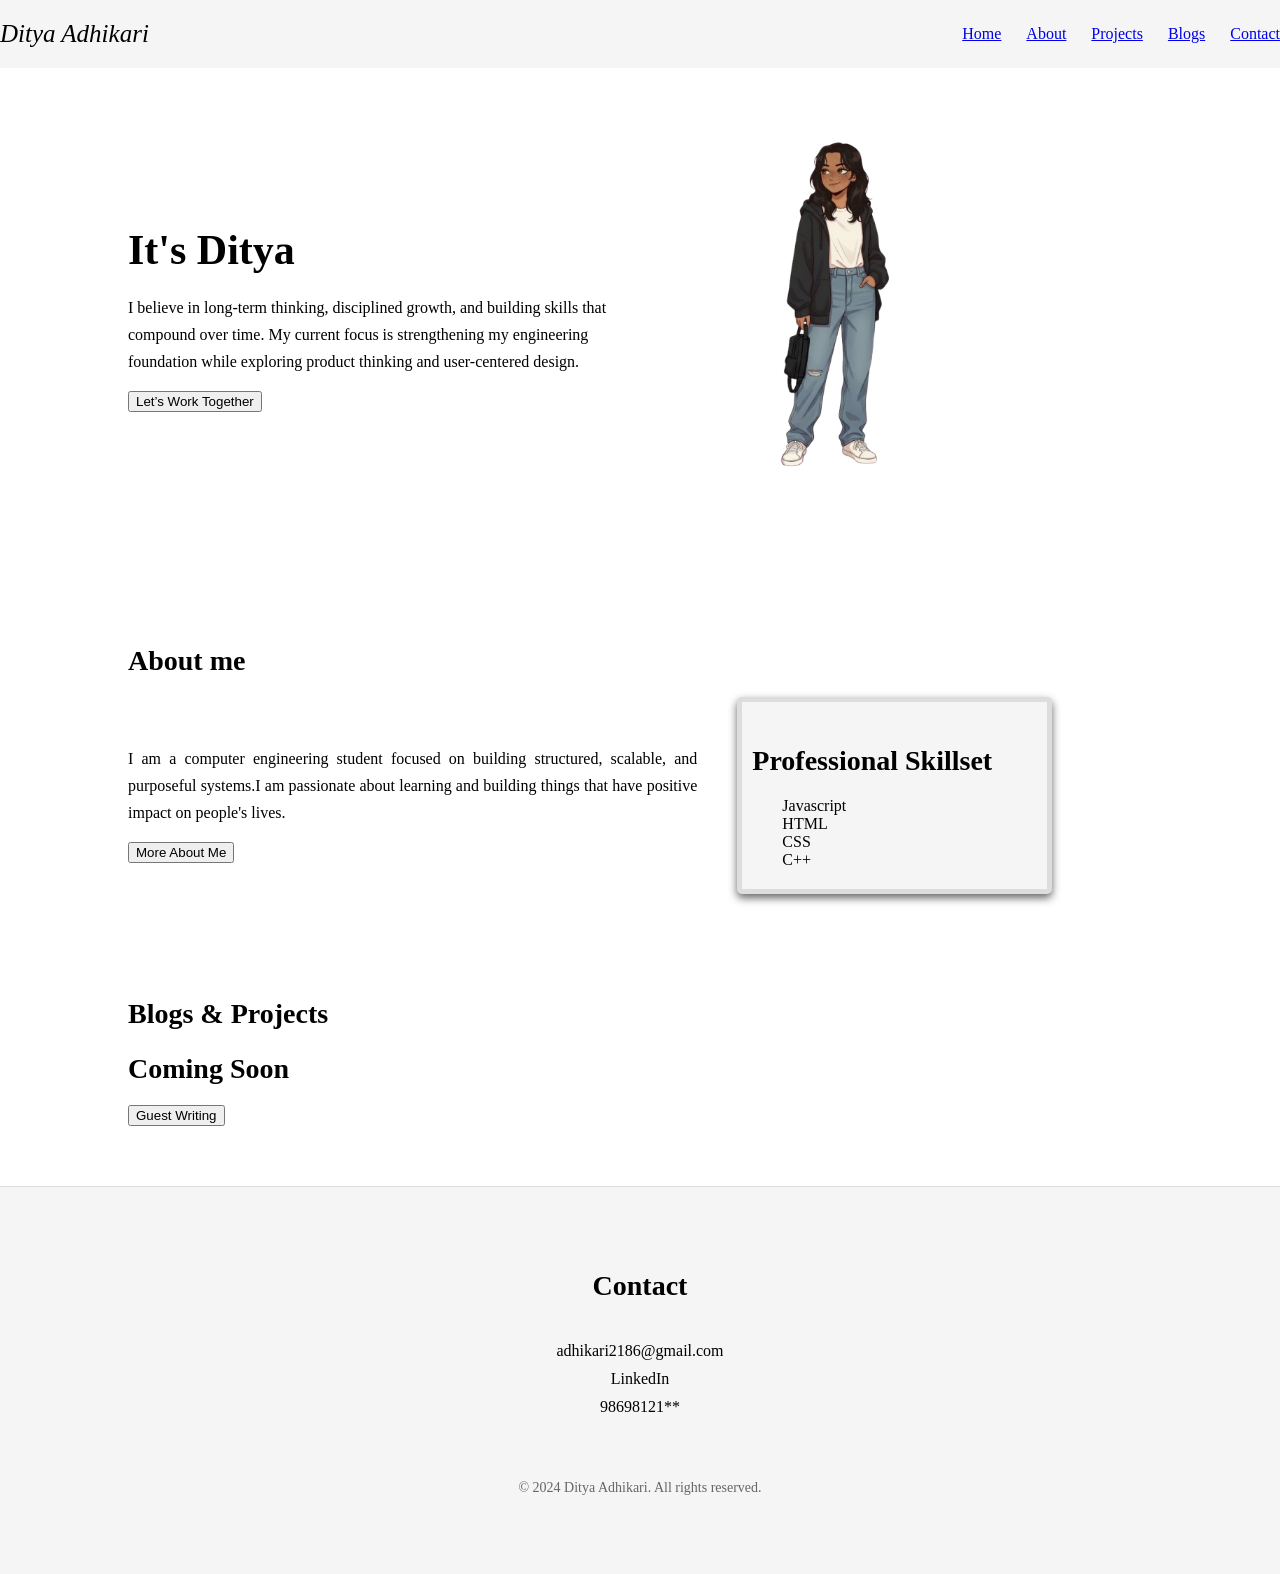
==== index.html @ 72bcfe19 "added pinterest verification tag" ====
<!DOCTYPE html>
<html lang="en">
<head>
    <meta charset="UTF-8">
    <meta name="viewport" content="width=device-width, initial-scale=1.0">
    <title>Document</title>
    <meta name="p:domain_verify" content="1b511f3225303f2f3d7e2cd1ac373bac"/>
    <link rel="stylesheet" href="blogcalling.css">
</head>
<body >
    <header>
    <nav class="header"> 
        <div class="headertext">Ditya Adhikari</div>
        
     <div class="headerleft">
     <ul> 
        <li><a href='#home'>Home</a></li>
         <li><a href='#about'>About</a></li>
          <li><a href='#projects'>Projects</a></li>
           <li><a href='#blog'>Blogs</a></li> 
           <li><a href='#contact'>Contact</a></li> 
        </ul>
     </div>
     </nav>
        
    </header>
    <div style="padding-left: 10%;padding-right: 10%;">
         <div class="hero">
       <div class="hero-text">
        <h1>It's Ditya</h1>
        <p>
            I believe in long-term thinking, disciplined growth,
            and building skills that compound over time. My
            current focus is strengthening my engineering
            foundation while exploring product thinking and
            user-centered design.
        </p>
         <button type="button" onclick="window.location.href='Work.html'">Let’s Work Together</button>
        </div>
   

      <div class="hero-image">
        <img src="/blogcalling/download (1).png" alt="pic">
       </div>
   </div>
    <div class="about section">
    <h2>About me</h2>

    <div class="about-content">
        <div class="about-text">
            <p>
                I am a computer engineering student focused on
                building structured, scalable, and purposeful
                systems.I am passionate about learning and  building things that have positive  impact on people's lives.
               
            </p>
            <button type="button" onclick="window.location.href='More.html'">More About Me</button>
        </div>
            
        <div class="skill">
            <h2>Professional Skillset</h2>
           <div class="skill-list">
  <ul>
    <li>Javascript</li>
    <li>HTML</li>
    <li>CSS</li>
    <li>C++</li>
  </ul>
</div>
        </div>
    </div>
    </div>
    <div class="blog">
        <h2>Blogs & Projects</h2>

        <div class="blog-content">
            <h2>Coming Soon</h2>
        </div>
    <button type="button" onclick="toggleGuestWriting()">
    Guest Writing
    </button>

        <div class="hidden" id="guest-writing">
            <h2>Be a part of the journey.</h2>
            <p>Just fill the form and wait for response.</p>

            <form>
                <div class="box">
                    <input type="text" placeholder="Enter your First Name">
                    <input type="text" placeholder="Enter your Last Name">
                    <input type="text" placeholder="Enter your Address">
                    <input type="tel" placeholder="Enter your Contact Number">
                    <input type="email" placeholder="Enter your Email">
                    <input type="message" placeholder="Enter your message">
                </div>

                <div class="box">
                    <button type="submit">Submit</button>
                </div>
            </form>

        
        </div>
    </div>
    </div>
   
  <footer>
        
        <div class="footer">
           <h2>Contact</h2>
            <ul>
              <li><a href='#'><span></span>adhikari2186@gmail.com</span></a></li>
               <li><a href='https://www.linkedin.com/in/ditya-adhikari-702581254/'>LinkedIn</a></li>
                   <li><a href="tel:1010100100101">98698121**</a></li>
            </ul>
            <p>&copy; 2024 Ditya Adhikari. All rights reserved.</p>
            
             
            </div>
        </div>
        
        
        </div>
       
    </footer>
<script src="guest.js"></script>
<script src="blogcalling.js"></script>
  
</body>
</html>
---- blogcalling.css ----
body {
  margin: 0;
  padding-left: 0px;
 
}
h1 {
  font-size: 42px;
  margin-bottom: 20px;
}

h2 {
  font-size: 28px;
  margin-bottom: 20px;
}

p {
  font-size: 16px;
  line-height: 1.7;
}
.section {
  padding: 80px 0;
}
.hero-text,
.about-text {
  max-width: 600px;
}

.header {
  display: flex;
  justify-content: space-between;
  align-items: center;
  padding: 20px 0;
  background-color: #f5f5f5;
  list-style: none;
  margin-left: 0px;

}

.headerleft ul {
  display: flex;
  gap: 25px;
  margin: 0;
  padding: 0;
  list-style: none;
}

.headertext{
  text-decoration: none;
  color: black;
  font-weight: 500;
  font-size: 25px;
  font-style: italic;
}
.hero {
  display: flex;
  align-items: center;
  justify-content: space-between;
  gap: 40px;
  padding: 60px 0;
}

.hero-text {
  flex: 1;
}

.hero-text h1 {
  margin-bottom: 20px;
}

.hero-image {
  flex: 1;
  
}

.hero-image img {
  width: 100%;
  max-width: 350px;
  height: auto;
  border-radius: 10px;

}
.about-content {
  display: flex;
  justify-content: space-between;
 
  align-items: center;
  gap: 40px;
}

.about-text {
  flex: 2;
  text-align: justify;
 
}

.skill {
  flex: 1;
  padding: 20px 10px;
  border: 5px solid #ddd;
  box-shadow: #666 0px 4px 8px;
  border-radius: 5px;
  margin-right: 100px;
  background-color: #f5f5f5;
  transition: box-shadow 0.3s ease;
}

/* Glow only on hover */
.skill:hover{
  animation: glow 1s ease-in-out infinite alternate;
}
.skill-list ul{
  list-style: none;
  padding: 0;
  margin: 0;
  text-align: left;
  margin-left: 30px;

}



@keyframes glow {
  from {
    box-shadow: 0 0 10px #8e8b88;
  }
  to {
    box-shadow: 0 0 20px #ededeb;
  }
}



@media (max-width: 768px) {
  .hero,
  .about-content {
    flex-direction: column;
    text-align: center;
  }
}
footer {
  padding: 60px 0;
  background-color: #f5f5f5; /* change to your warm neutral */
  margin-top: 60px;
  
 
  
}

.footer {
  max-width: 1100px;
  margin: auto;
  text-align: center;
  display: flex;
  flex-direction: column;
  align-items: left;
}
.footer ul {
  list-style: none;
  padding: 0;
  margin: 20px 0;
}
.footer ul li {
  margin-bottom: 10px;
}
.footer a {
  text-decoration: none;
  color: black;
}

.footer a:hover {
  text-decoration: underline;
}
.footer p {
  margin-top: 30px;
  font-size: 14px;
  color: #666;
}
footer {
  border-top: 1px solid #ddd;
}
.menu-toggle {
  display: none;
  font-size: 24px;
  cursor: pointer;
}

@media (max-width: 768px) {
  .headerleft {
    display: none;
    flex-direction: row;
  }

  .headerleft.active {
    display: flex;
    }  }
.GuestWriting{
  margin:0px;
align-items: center;

}


/* hide popup by default */
.hidden{
    display:none;
}

/* popup background */
#guest-writing{
    position: fixed;
    top: 50%;
    left: 50%;
    transform: translate(-50%,-50%);
    background: #f5f5f5;;
    padding: 30px;
    width: 350px;
    border-radius: 10px;
    box-shadow: 0 10px 30px rgba(0,0,0,0.1);
    z-index: 1000;
}

/* form box */
.box{
    display:flex;
    flex-direction:column;
    gap:10px;
    margin-top:15px;
}

/* inputs */
.box input{
    padding:10px;
    border:1px solid #1b1919;
    border-radius:5px;
}

/* submit button */
.box button{
    padding:10px;
    border:none;
    background :black;
    color:white;
    border:2px solid black;
    border-radius:5px;
    cursor:pointer;
}

/* close button */
.close{
    position:absolute;
    top:10px;
    right:10px;
    border:none;
    background:none;
    font-size:18px;
    cursor:pointer;
}

/* subscribe button */
.button{
    padding:5px 10px;
    background: #f5f5f5;
    color:black;
    cursor:pointer;
    border-radius:2px;
    border: 2px solid #f5f5f5;
    display:inline-block;
    margin-top:20px;
}
.close{
   position:absolute;
   top:10px;
   right:10px;
}
.blank{
  height:100vh;
  background-color: aqua;
}
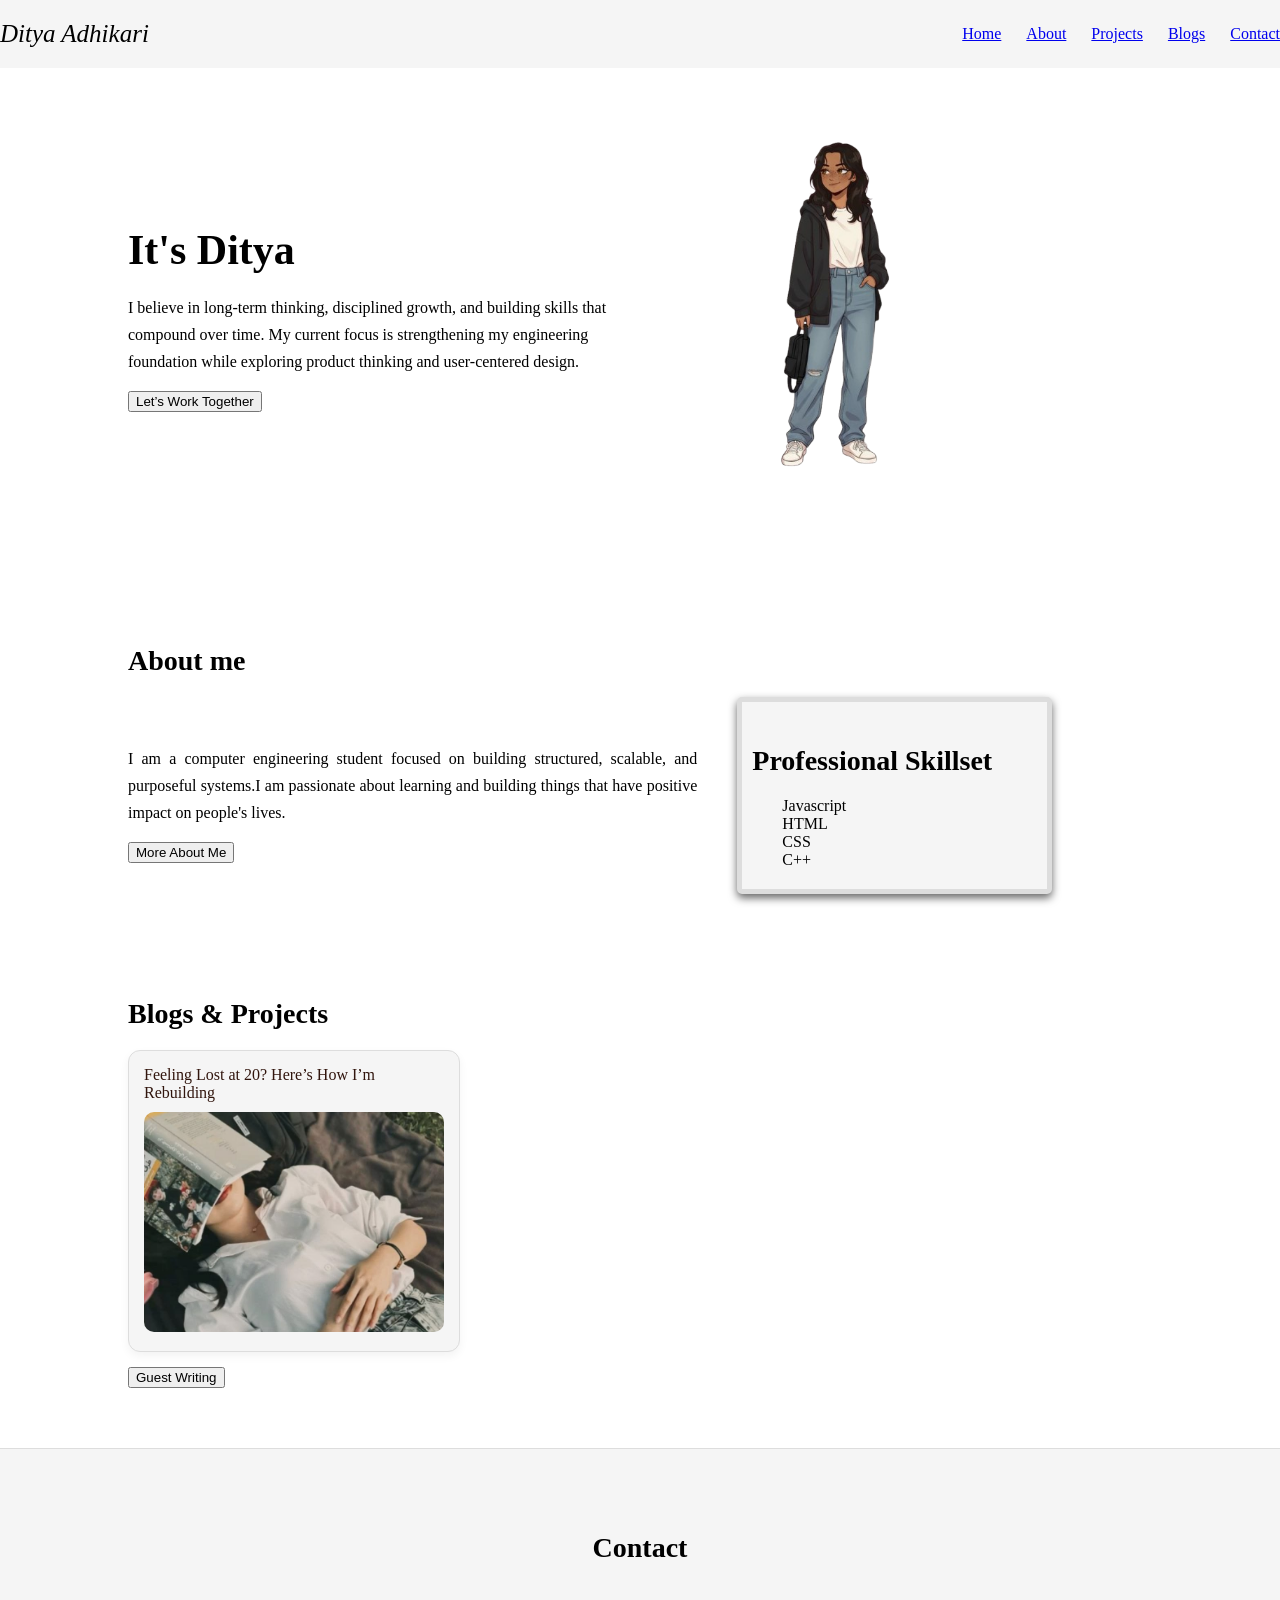
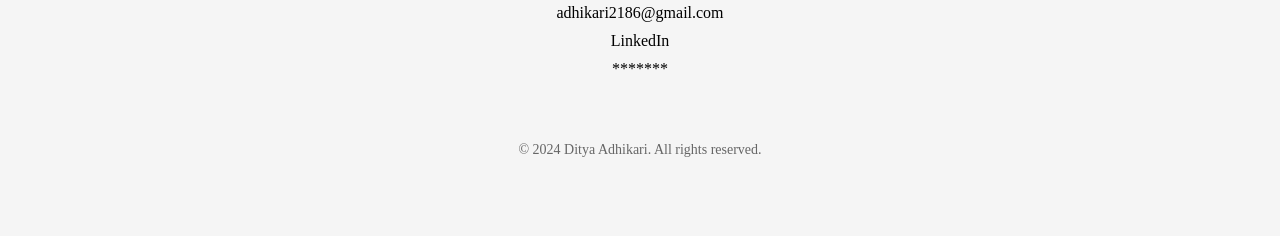
==== commit 047d00cc: "Added first blog post and layout" ====
--- a/index.html
+++ b/index.html
@@ -70,16 +70,27 @@
         </div>
     </div>
     </div>
-    <div class="blog">
-        <h2>Blogs & Projects</h2>
+   
+        <div class="blog-container">
+    <h2>Blogs & Projects</h2>
 
-        <div class="blog-content">
-            <h2>Coming Soon</h2>
+    <div class="blog-card">
+        <a href="blog1.html">Feeling Lost at 20? Here’s How I’m Rebuilding</a>
+
+        <div class="image">
+            <img src="blogcalling/11a62de5e2566f83d2cedceb83b705dd.jpg" alt="Rebuilding Image">
         </div>
+    </div>
+
+   
+</div>
+        
+          
+     <div class="guest_writing">       
     <button type="button" onclick="toggleGuestWriting()">
     Guest Writing
     </button>
-
+</div>
         <div class="hidden" id="guest-writing">
             <h2>Be a part of the journey.</h2>
             <p>Just fill the form and wait for response.</p>
@@ -103,7 +114,7 @@
         </div>
     </div>
     </div>
-   
+  
   <footer>
         
         <div class="footer">
@@ -111,7 +122,7 @@
             <ul>
               <li><a href='#'><span></span>adhikari2186@gmail.com</span></a></li>
                <li><a href='https://www.linkedin.com/in/ditya-adhikari-702581254/'>LinkedIn</a></li>
-                   <li><a href="tel:1010100100101">98698121**</a></li>
+                   <li><a href="tel:1010100100101">*******</a></li>
             </ul>
             <p>&copy; 2024 Ditya Adhikari. All rights reserved.</p>
             
--- a/blogcalling.css
+++ b/blogcalling.css
@@ -117,6 +117,42 @@
 
 }
 
+body {
+    margin: 0;
+    font-family: serif;
+}
+
+
+.blog-card {
+    width: 300px;
+    padding: 15px;
+    margin-top: 20px;
+    border: 1px solid #ddd;
+    border-radius: 12px;
+    background-color: #f5f5f5;
+    box-shadow: 0 4px 10px rgba(0,0,0,0.05);
+}
+
+/* Title */
+.blog-card a {
+    display: block;
+    margin-bottom: 10px;
+    font-size: 16px;
+    color: #31150d;
+    text-decoration: none;
+}
+
+.blog-card a:hover {
+    text-decoration: underline;
+}
+
+/* Image control */
+.image img {
+    width: 100%;
+    height: 220px;   /* 🔥 CONTROL HEIGHT HERE */
+    object-fit: cover; /* keeps image nice, not stretched */
+    border-radius: 10px;
+}
 
 
 @keyframes glow {
@@ -204,14 +240,17 @@
 .hidden{
     display:none;
 }
-
+.guest_writing{
+  margin-top: 15px;
+}
 /* popup background */
 #guest-writing{
+  margin-top: 5px;
     position: fixed;
     top: 50%;
     left: 50%;
     transform: translate(-50%,-50%);
-    background: #f5f5f5;;
+    background: #edebeb;;
     padding: 30px;
     width: 350px;
     border-radius: 10px;
@@ -275,4 +314,12 @@
 .blank{
   height:100vh;
   background-color: aqua;
+}
+.blog-image img {
+   max-width: 500px; /* controls image size */
+    height: 300px;
+    
+   text-align: left;
+    margin:20px ; 
+    border-radius: 10px;
 }
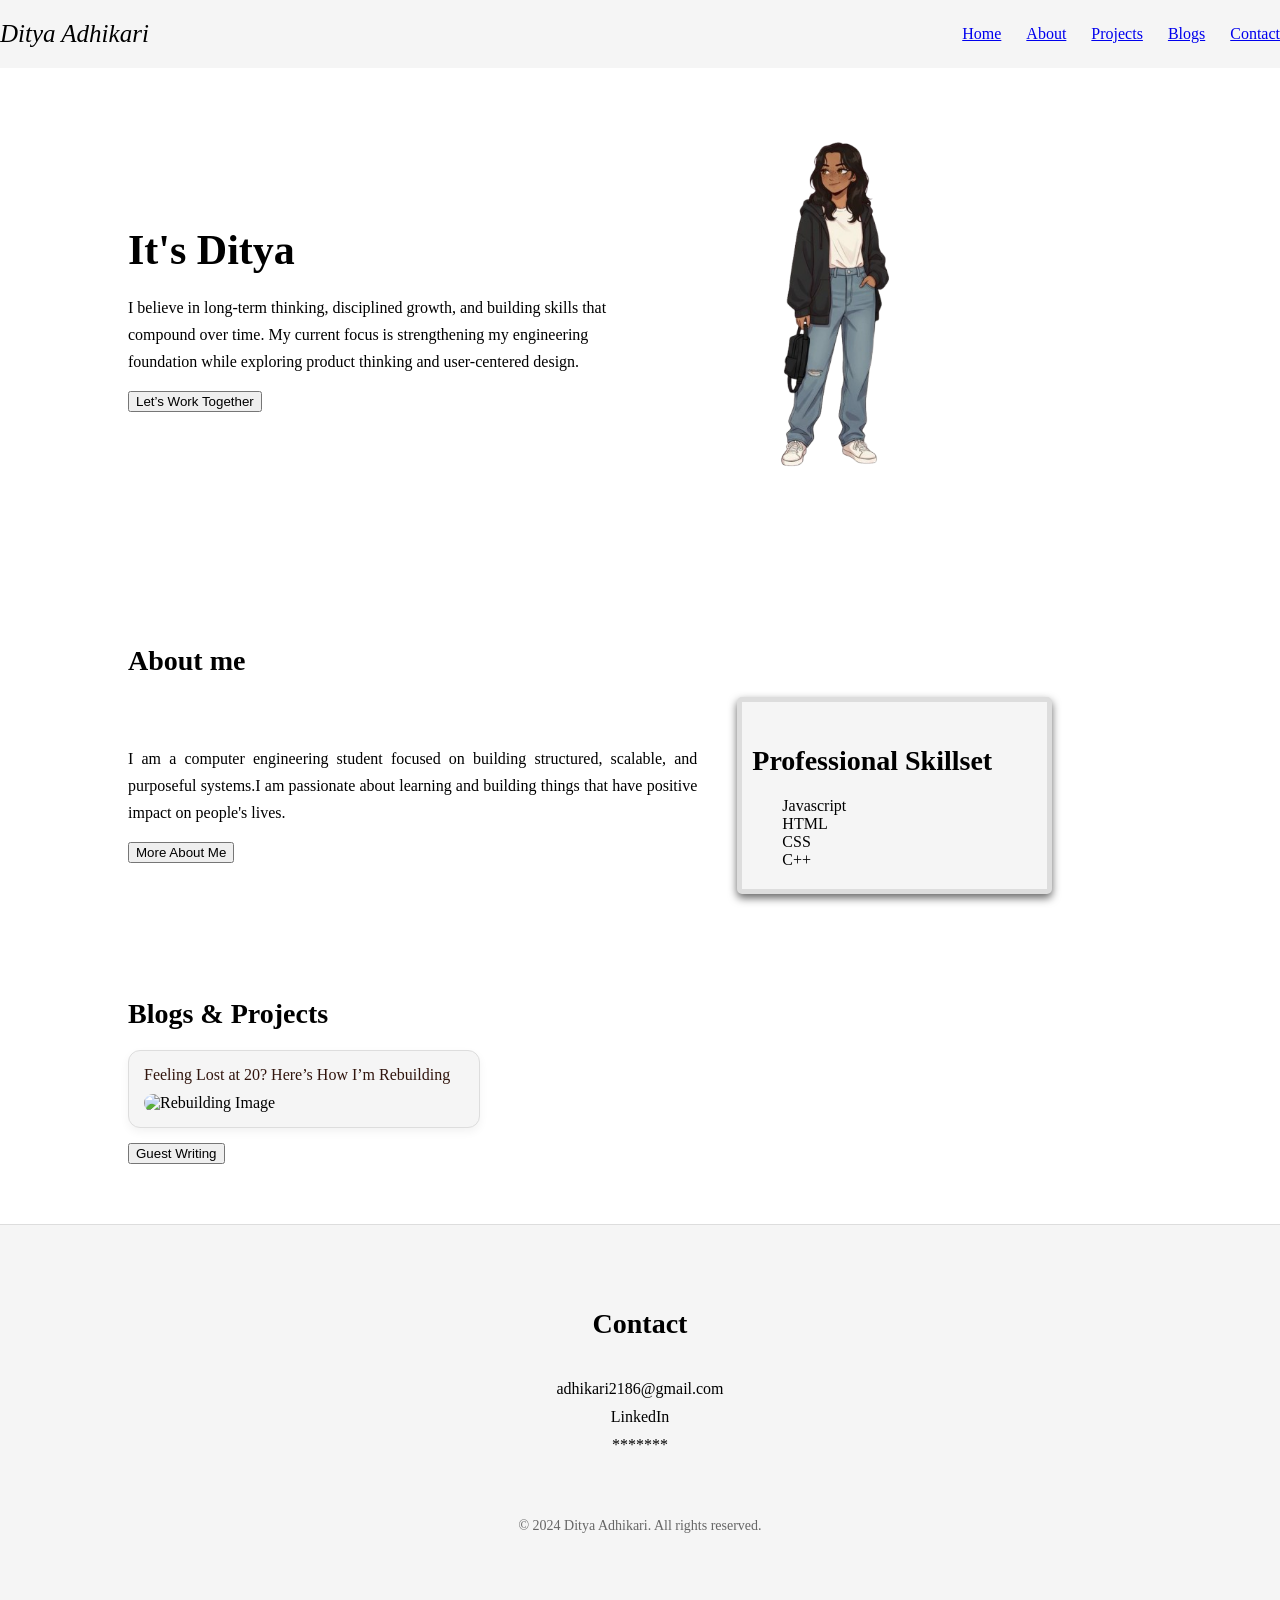
==== commit c8f9f6a2: "fix layout and image paths" ====
--- a/index.html
+++ b/index.html
@@ -78,7 +78,7 @@
         <a href="blog1.html">Feeling Lost at 20? Here’s How I’m Rebuilding</a>
 
         <div class="image">
-            <img src="blogcalling/11a62de5e2566f83d2cedceb83b705dd.jpg" alt="Rebuilding Image">
+            <img src="11a62de5e2566f83d2cedceb83b705dd.jpg" alt="Rebuilding Image">
         </div>
     </div>
 
--- a/blogcalling.css
+++ b/blogcalling.css
@@ -145,13 +145,17 @@
 .blog-card a:hover {
     text-decoration: underline;
 }
-
-/* Image control */
-.image img {
+.blog-card img {
     width: 100%;
-    height: 220px;   /* 🔥 CONTROL HEIGHT HERE */
-    object-fit: cover; /* keeps image nice, not stretched */
-    border-radius: 10px;
+    max-width: 300px;
+    height: auto;
+    border-radius: 12px;
+}
+.blog-card {
+    border: 1px solid #ddd;
+    padding: 15px;
+    width: 320px;
+    border-radius: 12px;
 }
 
 
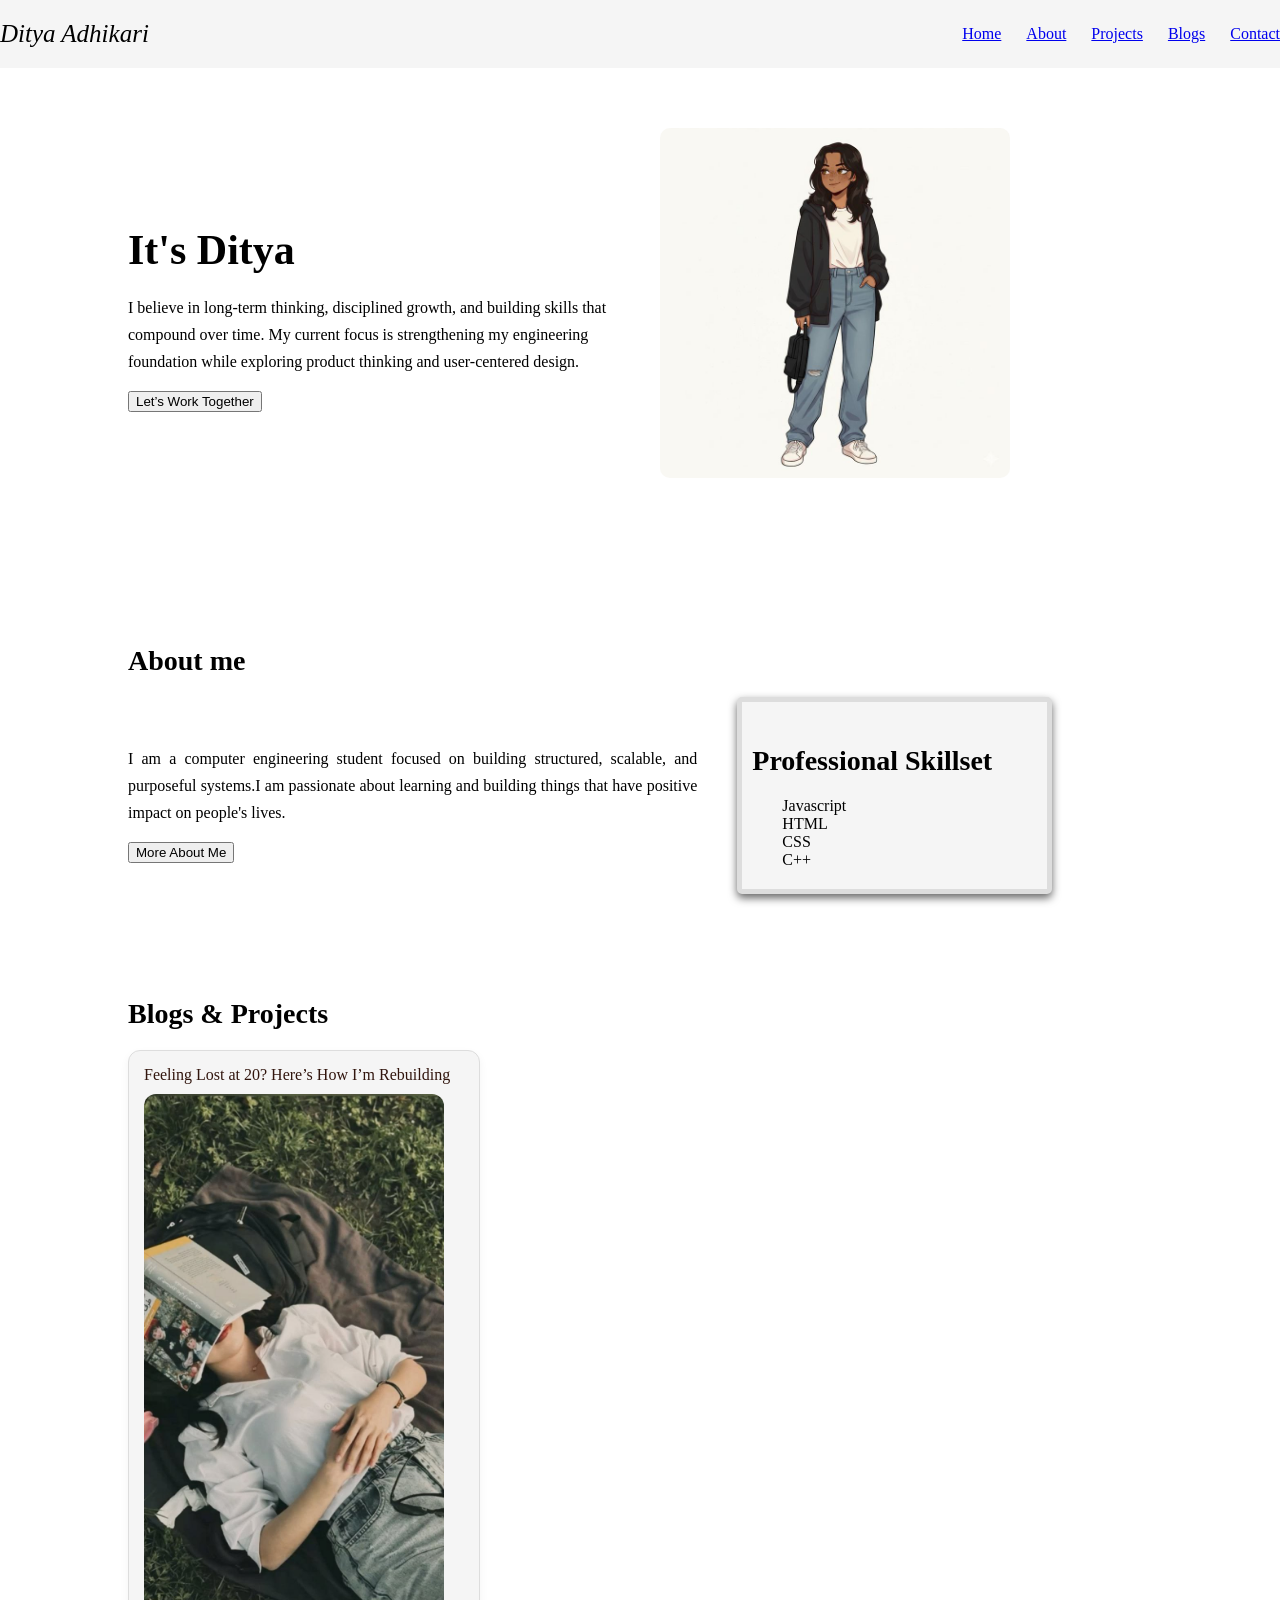
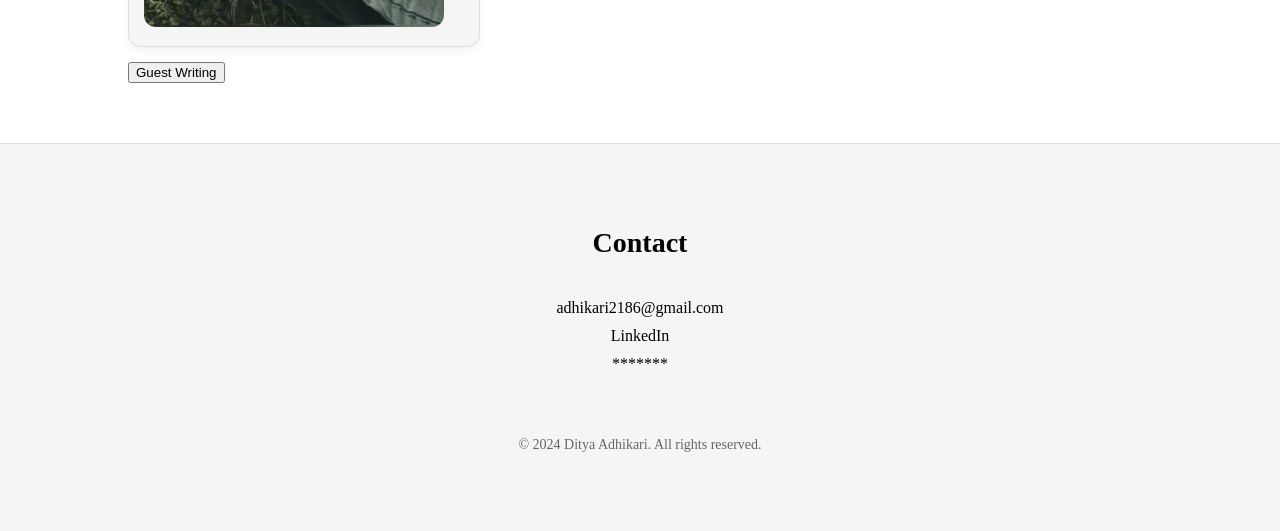
==== commit 0f1a097a: "Moved project files from ditya_adhikari to root" ====
--- a/index.html
+++ b/index.html
@@ -40,7 +40,7 @@
    
 
       <div class="hero-image">
-        <img src="/blogcalling/download (1).png" alt="pic">
+        <img src="/image/download (1).jpg" alt="pic">
        </div>
    </div>
     <div class="about section">
@@ -78,7 +78,7 @@
         <a href="blog1.html">Feeling Lost at 20? Here’s How I’m Rebuilding</a>
 
         <div class="image">
-            <img src="11a62de5e2566f83d2cedceb83b705dd.jpg" alt="Rebuilding Image">
+            <img src="/image/11a62de5e2566f83d2cedceb83b705dd.jpg" alt="Rebuilding Image">
         </div>
     </div>
 
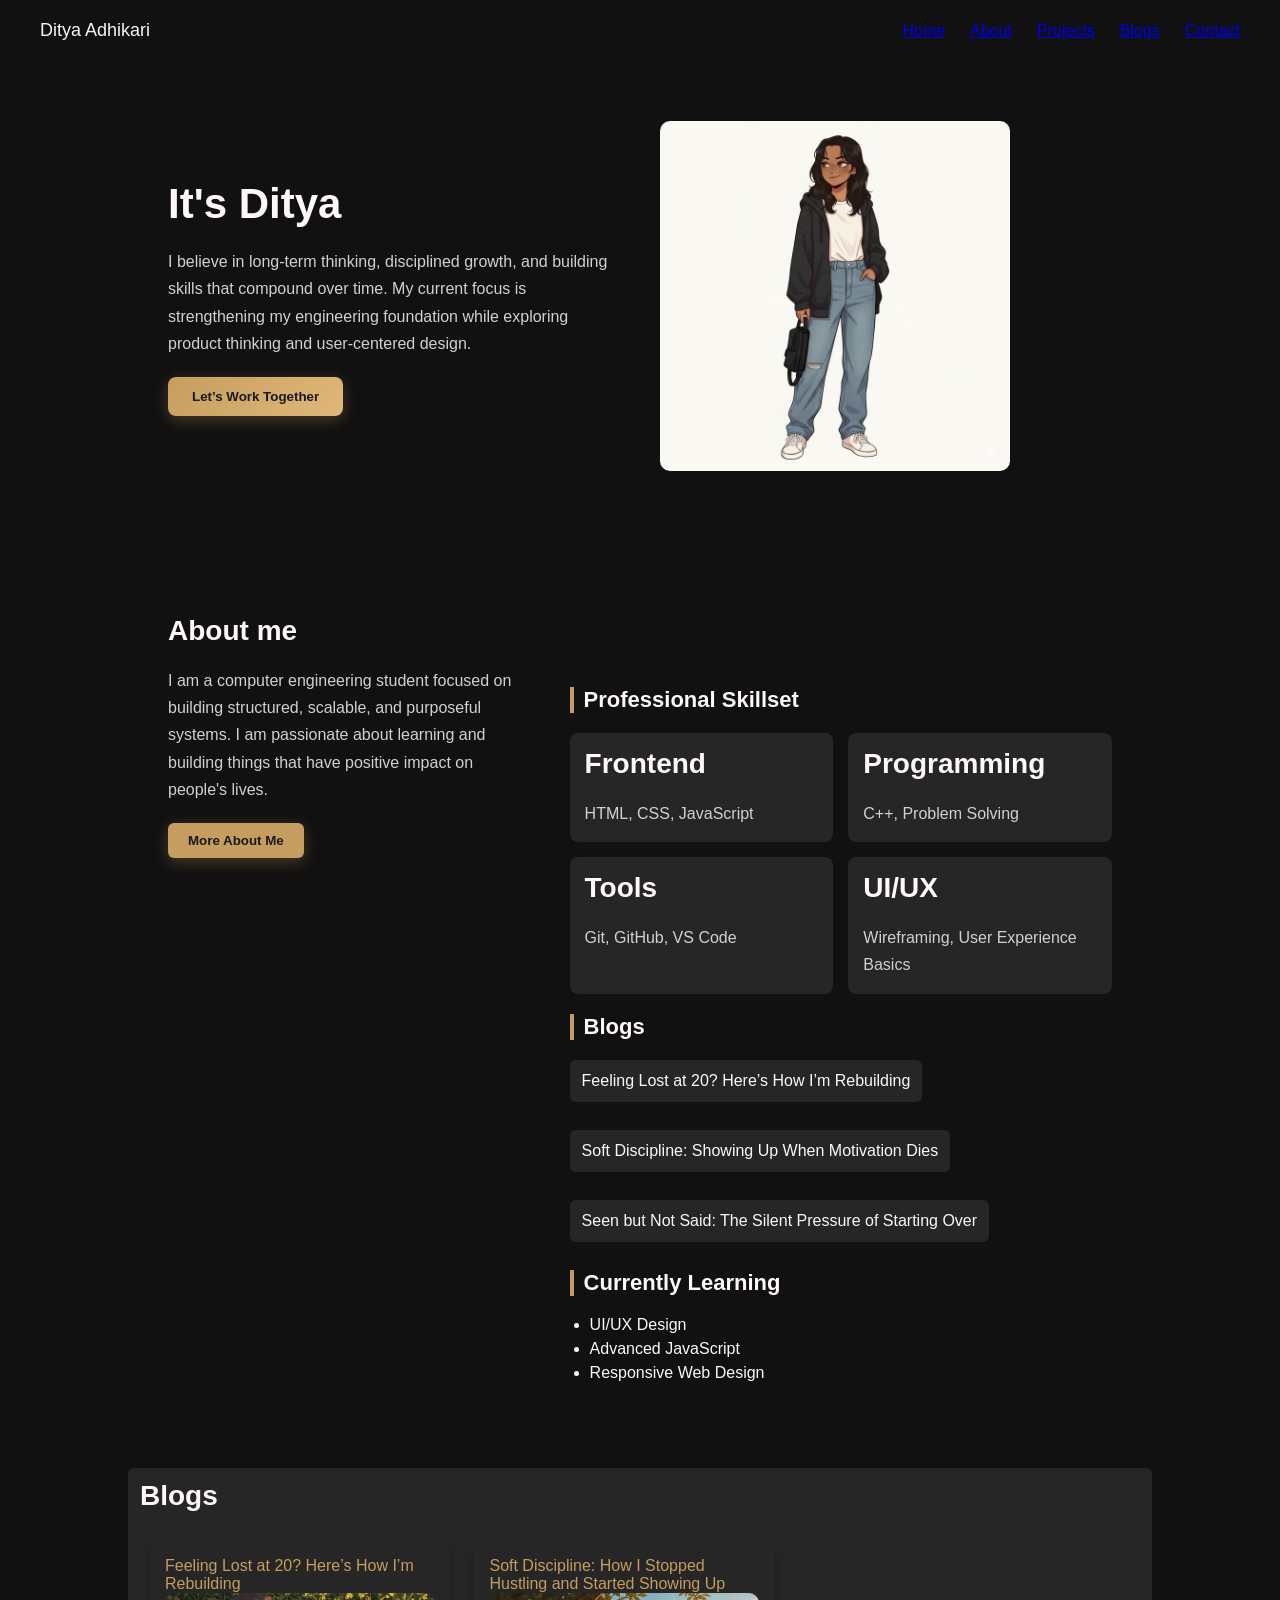
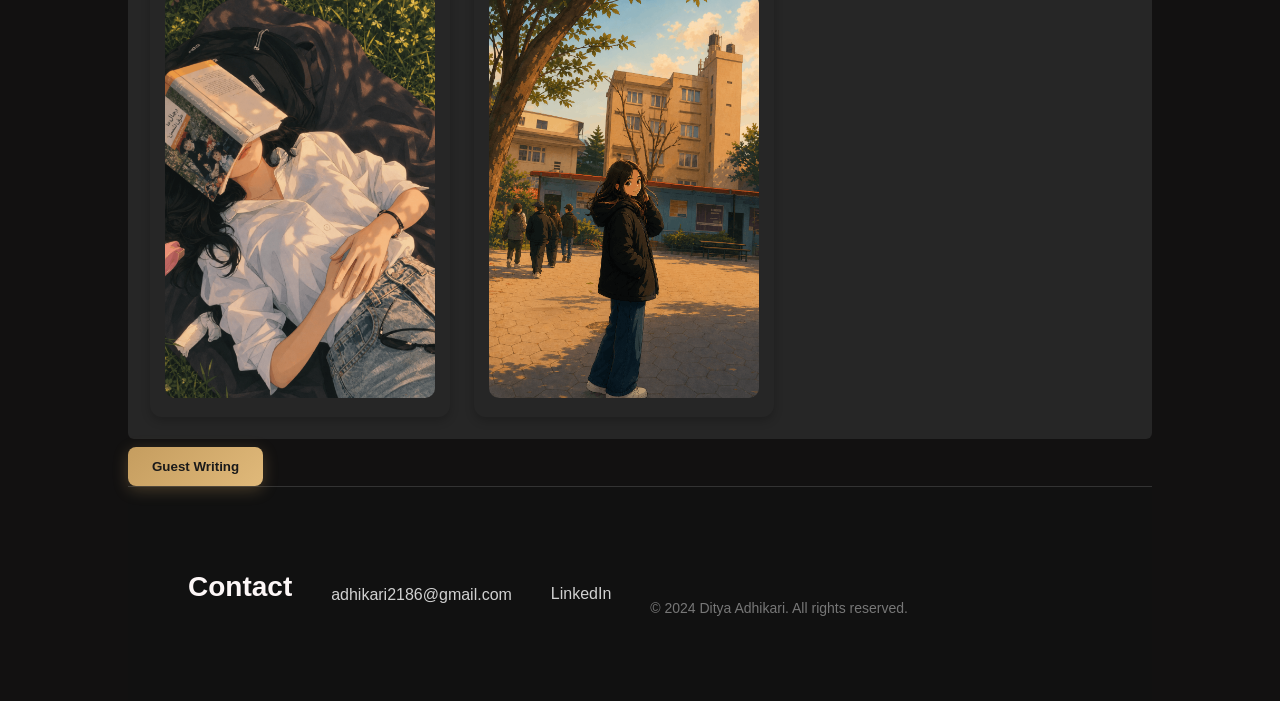
==== commit 7a436956: "blog 2" ====
--- a/index.html
+++ b/index.html
@@ -1,11 +1,21 @@
 <!DOCTYPE html>
 <html lang="en">
 <head>
+    <!-- Google tag (gtag.js) -->
+<script async src="https://www.googletagmanager.com/gtag/js?id=G-N133S02T8N"></script>
+<script>
+  window.dataLayer = window.dataLayer || [];
+  function gtag(){dataLayer.push(arguments);}
+  gtag('js', new Date());
+
+  gtag('config', 'G-N133S02T8N');
+</script>
     <meta charset="UTF-8">
     <meta name="viewport" content="width=device-width, initial-scale=1.0">
     <title>Document</title>
     <meta name="p:domain_verify" content="1b511f3225303f2f3d7e2cd1ac373bac"/>
     <link rel="stylesheet" href="blogcalling.css">
+    
 </head>
 <body >
     <header>
@@ -27,6 +37,7 @@
     <div style="padding-left: 10%;padding-right: 10%;">
          <div class="hero">
        <div class="hero-text">
+        <section id="home">
         <h1>It's Ditya</h1>
         <p>
             I believe in long-term thinking, disciplined growth,
@@ -35,105 +46,149 @@
             foundation while exploring product thinking and
             user-centered design.
         </p>
-         <button type="button" onclick="window.location.href='Work.html'">Let’s Work Together</button>
+        <div class="hero-buttons">
+        <button class="btn" onclick="window.location.href='Work.html'">
+  Let’s Work Together
+</button>
+         </div>
         </div>
+        </section>
    
 
       <div class="hero-image">
-        <img src="/image/download (1).jpg" alt="pic">
+        <img src="image/mine.jpg" alt="pic">
        </div>
    </div>
-    <div class="about section">
+  <section class="about section">
+    <section id="about">
     <h2>About me</h2>
+    </section>
 
     <div class="about-content">
+
         <div class="about-text">
             <p>
                 I am a computer engineering student focused on
-                building structured, scalable, and purposeful
-                systems.I am passionate about learning and  building things that have positive  impact on people's lives.
-               
+                building structured, scalable, and purposeful systems.
+                I am passionate about learning and building things that
+                have positive impact on people's lives.
             </p>
-            <button type="button" onclick="window.location.href='More.html'">More About Me</button>
+           <button class="btn" onclick="window.location.href='More.html'">
+  More About Me
+</button>
         </div>
-            
-        <div class="skill">
-            <h2>Professional Skillset</h2>
-           <div class="skill-list">
-  <ul>
-    <li>Javascript</li>
-    <li>HTML</li>
-    <li>CSS</li>
-    <li>C++</li>
-  </ul>
+
+        <div class="about-right">
+            <!-- your skillset section -->
+            <h1 class="title">Professional Skillset</h1>
+
+            <div class="grid">
+                <div class="card">
+                    <h2>Frontend</h2>
+                    <p>HTML, CSS, JavaScript</p>
+                </div>
+
+                <div class="card">
+                    <h2>Programming</h2>
+                    <p>C++, Problem Solving</p>
+                </div>
+
+                <div class="card">
+                    <h2>Tools</h2>
+                    <p>Git, GitHub, VS Code</p>
+                </div>
+
+                <div class="card">
+                    <h2>UI/UX</h2>
+                    <p>Wireframing, User Experience Basics</p>
+                </div>
+            </div>
+
+            <h1 class="title">Blogs</h1>
+            <div class="blogs">
+                <div class="blog">Feeling Lost at 20? Here’s How I’m Rebuilding</div>
+                <div class="blog">Soft Discipline: Showing Up When Motivation Dies</div>
+                <div class="blog">Seen but Not Said: The Silent Pressure of Starting Over</div>
+            </div>
+
+            <h1 class="title">Currently Learning</h1>
+            <ul class="learning">
+                <li>UI/UX Design</li>
+                <li>Advanced JavaScript</li>
+                <li>Responsive Web Design</li>
+            </ul>
+        </div>
+
+    </div>
+</section>
+ 
+
+    
+   <div class="blog">
+        <div class="blog-container">
+            <section id="blog">
+    <h2>Blogs </h2>
+ </section>
+   <div class="blog-container">
+  
+  <div class="blog-card">
+    <a href="blog1.html">Feeling Lost at 20? Here’s How I’m Rebuilding</a>
+    <div class="image">
+      <img src="image/blog1.png" alt="Rebuilding Image">
+    </div>
+  </div>
+
+  <div class="blog-card">
+    <a href="blog2.html">Soft Discipline: How I Stopped Hustling and Started Showing Up</a>
+    <div class="image">
+      <img src="image/blog2.png" alt="Rebuilding Image">
+    </div>
+  </div>
+
 </div>
-        </div>
-    </div>
-    </div>
-   
-        <div class="blog-container">
-    <h2>Blogs & Projects</h2>
 
-    <div class="blog-card">
-        <a href="blog1.html">Feeling Lost at 20? Here’s How I’m Rebuilding</a>
+           
+</div>
+  </div>      
+     <div class="guest_writing">       
+  <button class="btn open-popup">
+  Guest Writing
+</button>
+</div>
 
-        <div class="image">
-            <img src="/image/11a62de5e2566f83d2cedceb83b705dd.jpg" alt="Rebuilding Image">
-        </div>
+<div class="hidden" id="guest-writing">
+  <button class="close">✖</button>
+
+  <h2>Be a part of the journey.</h2>
+  <p>Just fill the form and wait for response.</p>
+
+  <form>
+    <div class="box">
+      <input type="text" placeholder="First Name">
+      <input type="text" placeholder="Last Name">
+      <input type="text" placeholder="Address">
+      <input type="tel" placeholder="Contact Number">
+      <input type="email" placeholder="Email">
+      <textarea placeholder="Your message"></textarea>
     </div>
 
-   
+    <div class="box">
+      <button type="submit">Submit</button>
+    </div>
+  </form>
 </div>
-        
-          
-     <div class="guest_writing">       
-    <button type="button" onclick="toggleGuestWriting()">
-    Guest Writing
-    </button>
-</div>
-        <div class="hidden" id="guest-writing">
-            <h2>Be a part of the journey.</h2>
-            <p>Just fill the form and wait for response.</p>
+ <footer>
+  <div class="footer">
+    <h2>Contact</h2>
 
-            <form>
-                <div class="box">
-                    <input type="text" placeholder="Enter your First Name">
-                    <input type="text" placeholder="Enter your Last Name">
-                    <input type="text" placeholder="Enter your Address">
-                    <input type="tel" placeholder="Enter your Contact Number">
-                    <input type="email" placeholder="Enter your Email">
-                    <input type="message" placeholder="Enter your message">
-                </div>
+    <p>adhikari2186@gmail.com</p>
+    <a href="https://www.linkedin.com/in/ditya-adhikari-702581254/" target="_blank">LinkedIn</a>
 
-                <div class="box">
-                    <button type="submit">Submit</button>
-                </div>
-            </form>
-
-        
-        </div>
-    </div>
-    </div>
-  
-  <footer>
-        
-        <div class="footer">
-           <h2>Contact</h2>
-            <ul>
-              <li><a href='#'><span></span>adhikari2186@gmail.com</span></a></li>
-               <li><a href='https://www.linkedin.com/in/ditya-adhikari-702581254/'>LinkedIn</a></li>
-                   <li><a href="tel:1010100100101">*******</a></li>
-            </ul>
-            <p>&copy; 2024 Ditya Adhikari. All rights reserved.</p>
-            
-             
-            </div>
-        </div>
-        
-        
-        </div>
-       
-    </footer>
+    <p class="copyright">
+      © 2024 Ditya Adhikari. All rights reserved.
+    </p>
+  </div>
+</footer>
 <script src="guest.js"></script>
 <script src="blogcalling.js"></script>
   
--- a/blogcalling.css
+++ b/blogcalling.css
@@ -1,8 +1,23 @@
+/* ===== RESET ===== */
+* {
+  margin: 0;
+  padding: 0;
+  box-sizing: border-box;
+}
+
+/* ===== BODY ===== */
 body {
-  margin: 0;
-  padding-left: 0px;
- 
-}
+  font-family: Arial, sans-serif;
+  background: #121111;
+  color: #fdf7f7;
+  margin:0px;
+}
+
+/* ===== GLOBAL ===== */
+.section {
+  padding: 80px 40px;
+}
+
 h1 {
   font-size: 42px;
   margin-bottom: 20px;
@@ -16,314 +31,316 @@
 p {
   font-size: 16px;
   line-height: 1.7;
-}
-.section {
-  padding: 80px 0;
-}
-.hero-text,
-.about-text {
-  max-width: 600px;
-}
-
+  color: #d1d1d1;
+}
+
+/* ===== HEADER ===== */
 .header {
   display: flex;
   justify-content: space-between;
   align-items: center;
-  padding: 20px 0;
-  background-color: #f5f5f5;
+  padding: 20px 40px;
+  background-color: #111;
+}
+
+.headerleft ul {
+  display: flex;
+  gap: 25px;
   list-style: none;
-  margin-left: 0px;
-
-}
-
-.headerleft ul {
-  display: flex;
-  gap: 25px;
-  margin: 0;
-  padding: 0;
-  list-style: none;
-}
-
-.headertext{
+}
+
+.headertext {
   text-decoration: none;
-  color: black;
-  font-weight: 500;
-  font-size: 25px;
-  font-style: italic;
-}
+  color: #f5f5f5;
+  font-size: 18px;
+}
+
+.headertext:hover {
+  color: #c59d5f;
+}
+
+.btn {
+  padding: 12px 24px;
+  background: #c59d5f;
+  color: #1a1a1a;
+  border: none;
+  border-radius: 8px;
+  font-weight: 600;
+  cursor: pointer;
+  transition: all 0.3s ease;
+  display: inline-block;
+}
+.btn {
+  background: linear-gradient(135deg, #c59d5f, #e0b97a);
+  box-shadow: 0 4px 15px rgba(197,157,95,0.3);
+}
+/* Hover effect */
+.btn:hover {
+  background: #a67c3b;
+  transform: translateY(-2px);
+}
+/* ===== HERO ===== */
 .hero {
   display: flex;
   align-items: center;
   justify-content: space-between;
   gap: 40px;
-  padding: 60px 0;
+  padding: 60px 40px;
 }
 
 .hero-text {
   flex: 1;
 }
 
-.hero-text h1 {
-  margin-bottom: 20px;
-}
-
 .hero-image {
   flex: 1;
-  
 }
 
 .hero-image img {
   width: 100%;
   max-width: 350px;
-  height: auto;
   border-radius: 10px;
-
-}
+}
+.hero-buttons {
+  margin-top: 20px;
+}
+
+/* ===== ABOUT (SIDE BY SIDE) ===== */
 .about-content {
   display: flex;
+  gap: 40px;
+  align-items: flex-start;
+}
+
+.about-text {
+  flex: 1;
+}
+
+.about-text button {
+  margin-top: 20px;
+  padding: 10px 20px;
+  background: #c59d5f;
+  border: none;
+  border-radius: 6px;
+  cursor: pointer;
+  transition: 0.3s;
+}
+
+.about-text button:hover {
+  background: #a67c3b;
+}
+
+/* RIGHT SIDE */
+.about-right {
+  flex: 1.5;
+}
+
+/* ===== TITLES ===== */
+.title {
+  margin-top: 20px;
+  font-size: 22px;
+  border-left: 4px solid #c59d5f;
+  padding-left: 10px;
+}
+
+/* ===== SKILLS GRID ===== */
+.grid {
+  display: grid;
+  grid-template-columns: repeat(2, 1fr);
+  gap: 15px;
+  margin-top: 15px;
+}
+
+.card {
+  background: #262626;
+  padding: 15px;
+  border-radius: 8px;
+  transition: 0.3s;
+}
+
+.card:hover {
+  background: #333;
+  transform: translateY(-3px);
+}
+
+
+/* ===== BLOGS ===== */
+.blogs {
+  margin-top: 10px;
+
+  display: flex;        /* added */
+  gap: 20px;            /* added */
+  flex-wrap: wrap;      /* added */
+}
+
+.blog {
+  background: #262626;
+  padding: 12px;
+  margin-bottom: 8px;
+  border-radius: 6px;
+  transition: 0.3s;
+  cursor: pointer;
+}
+
+.blog:hover {
+  background: #333;
+}
+
+/* ===== BLOG CARD ===== */
+
+.blog-card {
+  width: 300px;
+  margin:10px 10px ;
+  padding: 15px;
+  border-radius: 12px;
+  background-color: #262626;
+  box-shadow: 0 4px 10px rgba(0,0,0,0.2);
+  display: inline-block;
+}
+
+.blog-card a {
+  color: #c59d5f;
+  text-decoration: none;
+}
+
+.blog-card a:hover {
+  text-decoration: underline;
+}
+
+.blog-card img {
+  width: 100%;
+  border-radius: 10px;
+  
+}
+
+/* ===== LEARNING ===== */
+.learning {
+  margin-top: 10px;
+  padding-left: 20px;
+}
+
+.learning li {
+  margin-bottom: 6px;
+}
+
+
+/* ===== FOOTER ===== */
+footer {
+  width: 100%;
+  background-color: #111;
+  padding: 60px 20px;
+  border-top: 1px solid #333;
+}
+
+/* Center container */
+.footer {
+  max-width: 800px;
+
+
+   display: flex;
   justify-content: space-between;
- 
   align-items: center;
-  gap: 40px;
-}
-
-.about-text {
-  flex: 2;
-  text-align: justify;
- 
-}
-
-.skill {
-  flex: 1;
-  padding: 20px 10px;
-  border: 5px solid #ddd;
-  box-shadow: #666 0px 4px 8px;
+  padding: 20px 40px;
+  background-color: #111;
+}
+
+/* Text spacing */
+.footer h2 {
+  margin-bottom: 15px;
+}
+
+.footer p,
+.footer a {
+  color: #d1d1d1;
+  font-size: 16px;
+}
+
+/* Links */
+.footer a {
+  text-decoration: none;
+  display: block;
+  margin: 5px 0;
+}
+
+.footer a:hover {
+  color: #c59d5f;
+}
+
+/* Copyright */
+.footer .copyright {
+  margin-top: 30px;
+  font-size: 14px;
+  color: #777;
+}
+/* ===== POPUP ===== */
+.hidden {
+  display: none;
+}
+
+#guest-writing {
+  margin:20px 40px;
+  position: fixed;
+  top: 50%;
+  left: 50%;
+  transform: translate(-50%, -50%);
+  background: #262626;
+  padding: 30px;
+  width: 350px;
+  border-radius: 10px;
+  z-index: 1000;
+}
+
+.box {
+  display: flex;
+  flex-direction: column;
+  gap: 10px;
+}
+
+.box input {
+  padding: 10px;
+  border: 1px solid #444;
   border-radius: 5px;
-  margin-right: 100px;
-  background-color: #f5f5f5;
-  transition: box-shadow 0.3s ease;
-}
-
-/* Glow only on hover */
-.skill:hover{
-  animation: glow 1s ease-in-out infinite alternate;
-}
-.skill-list ul{
-  list-style: none;
-  padding: 0;
-  margin: 0;
-  text-align: left;
-  margin-left: 30px;
-
-}
-
-body {
-    margin: 0;
-    font-family: serif;
-}
-
-
-.blog-card {
-    width: 300px;
-    padding: 15px;
-    margin-top: 20px;
-    border: 1px solid #ddd;
-    border-radius: 12px;
-    background-color: #f5f5f5;
-    box-shadow: 0 4px 10px rgba(0,0,0,0.05);
-}
-
-/* Title */
-.blog-card a {
-    display: block;
-    margin-bottom: 10px;
-    font-size: 16px;
-    color: #31150d;
-    text-decoration: none;
-}
-
-.blog-card a:hover {
-    text-decoration: underline;
-}
-.blog-card img {
-    width: 100%;
-    max-width: 300px;
-    height: auto;
-    border-radius: 12px;
-}
-.blog-card {
-    border: 1px solid #ddd;
-    padding: 15px;
-    width: 320px;
-    border-radius: 12px;
-}
-
-
-@keyframes glow {
-  from {
-    box-shadow: 0 0 10px #8e8b88;
-  }
-  to {
-    box-shadow: 0 0 20px #ededeb;
-  }
-}
-
-
-
+  background: #1a1a1a;
+  color: white;
+}
+
+.box button {
+  padding: 10px;
+  background: #c59d5f;
+  border: none;
+  border-radius: 5px;
+  cursor: pointer;
+}
+
+.close {
+  position: absolute;
+  top: 10px;
+  right: 10px;
+  background: none;
+  border: none;
+  color: white;
+  cursor: pointer;
+}
+
+/* ===== RESPONSIVE ===== */
 @media (max-width: 768px) {
   .hero,
   .about-content {
     flex-direction: column;
     text-align: center;
   }
-}
-footer {
-  padding: 60px 0;
-  background-color: #f5f5f5; /* change to your warm neutral */
-  margin-top: 60px;
-  
- 
-  
-}
-
-.footer {
-  max-width: 1100px;
-  margin: auto;
-  text-align: center;
-  display: flex;
-  flex-direction: column;
-  align-items: left;
-}
-.footer ul {
-  list-style: none;
-  padding: 0;
-  margin: 20px 0;
-}
-.footer ul li {
-  margin-bottom: 10px;
-}
-.footer a {
-  text-decoration: none;
-  color: black;
-}
-
-.footer a:hover {
-  text-decoration: underline;
-}
-.footer p {
-  margin-top: 30px;
-  font-size: 14px;
-  color: #666;
-}
-footer {
-  border-top: 1px solid #ddd;
-}
-.menu-toggle {
-  display: none;
-  font-size: 24px;
-  cursor: pointer;
-}
-
-@media (max-width: 768px) {
+
+  .grid {
+    grid-template-columns: 1fr;
+  }
+
   .headerleft {
     display: none;
-    flex-direction: row;
   }
 
   .headerleft.active {
     display: flex;
-    }  }
-.GuestWriting{
-  margin:0px;
-align-items: center;
-
-}
-
-
-/* hide popup by default */
-.hidden{
-    display:none;
-}
-.guest_writing{
-  margin-top: 15px;
-}
-/* popup background */
-#guest-writing{
-  margin-top: 5px;
-    position: fixed;
-    top: 50%;
-    left: 50%;
-    transform: translate(-50%,-50%);
-    background: #edebeb;;
-    padding: 30px;
-    width: 350px;
-    border-radius: 10px;
-    box-shadow: 0 10px 30px rgba(0,0,0,0.1);
-    z-index: 1000;
-}
-
-/* form box */
-.box{
-    display:flex;
-    flex-direction:column;
-    gap:10px;
-    margin-top:15px;
-}
-
-/* inputs */
-.box input{
-    padding:10px;
-    border:1px solid #1b1919;
-    border-radius:5px;
-}
-
-/* submit button */
-.box button{
-    padding:10px;
-    border:none;
-    background :black;
-    color:white;
-    border:2px solid black;
-    border-radius:5px;
-    cursor:pointer;
-}
-
-/* close button */
-.close{
-    position:absolute;
-    top:10px;
-    right:10px;
-    border:none;
-    background:none;
-    font-size:18px;
-    cursor:pointer;
-}
-
-/* subscribe button */
-.button{
-    padding:5px 10px;
-    background: #f5f5f5;
-    color:black;
-    cursor:pointer;
-    border-radius:2px;
-    border: 2px solid #f5f5f5;
-    display:inline-block;
-    margin-top:20px;
-}
-.close{
-   position:absolute;
-   top:10px;
-   right:10px;
-}
-.blank{
-  height:100vh;
-  background-color: aqua;
-}
-.blog-image img {
-   max-width: 500px; /* controls image size */
-    height: 300px;
-    
-   text-align: left;
-    margin:20px ; 
-    border-radius: 10px;
-}+    flex-direction: column;
+  }
+}
+/* ===== BLOG2 design ===== */
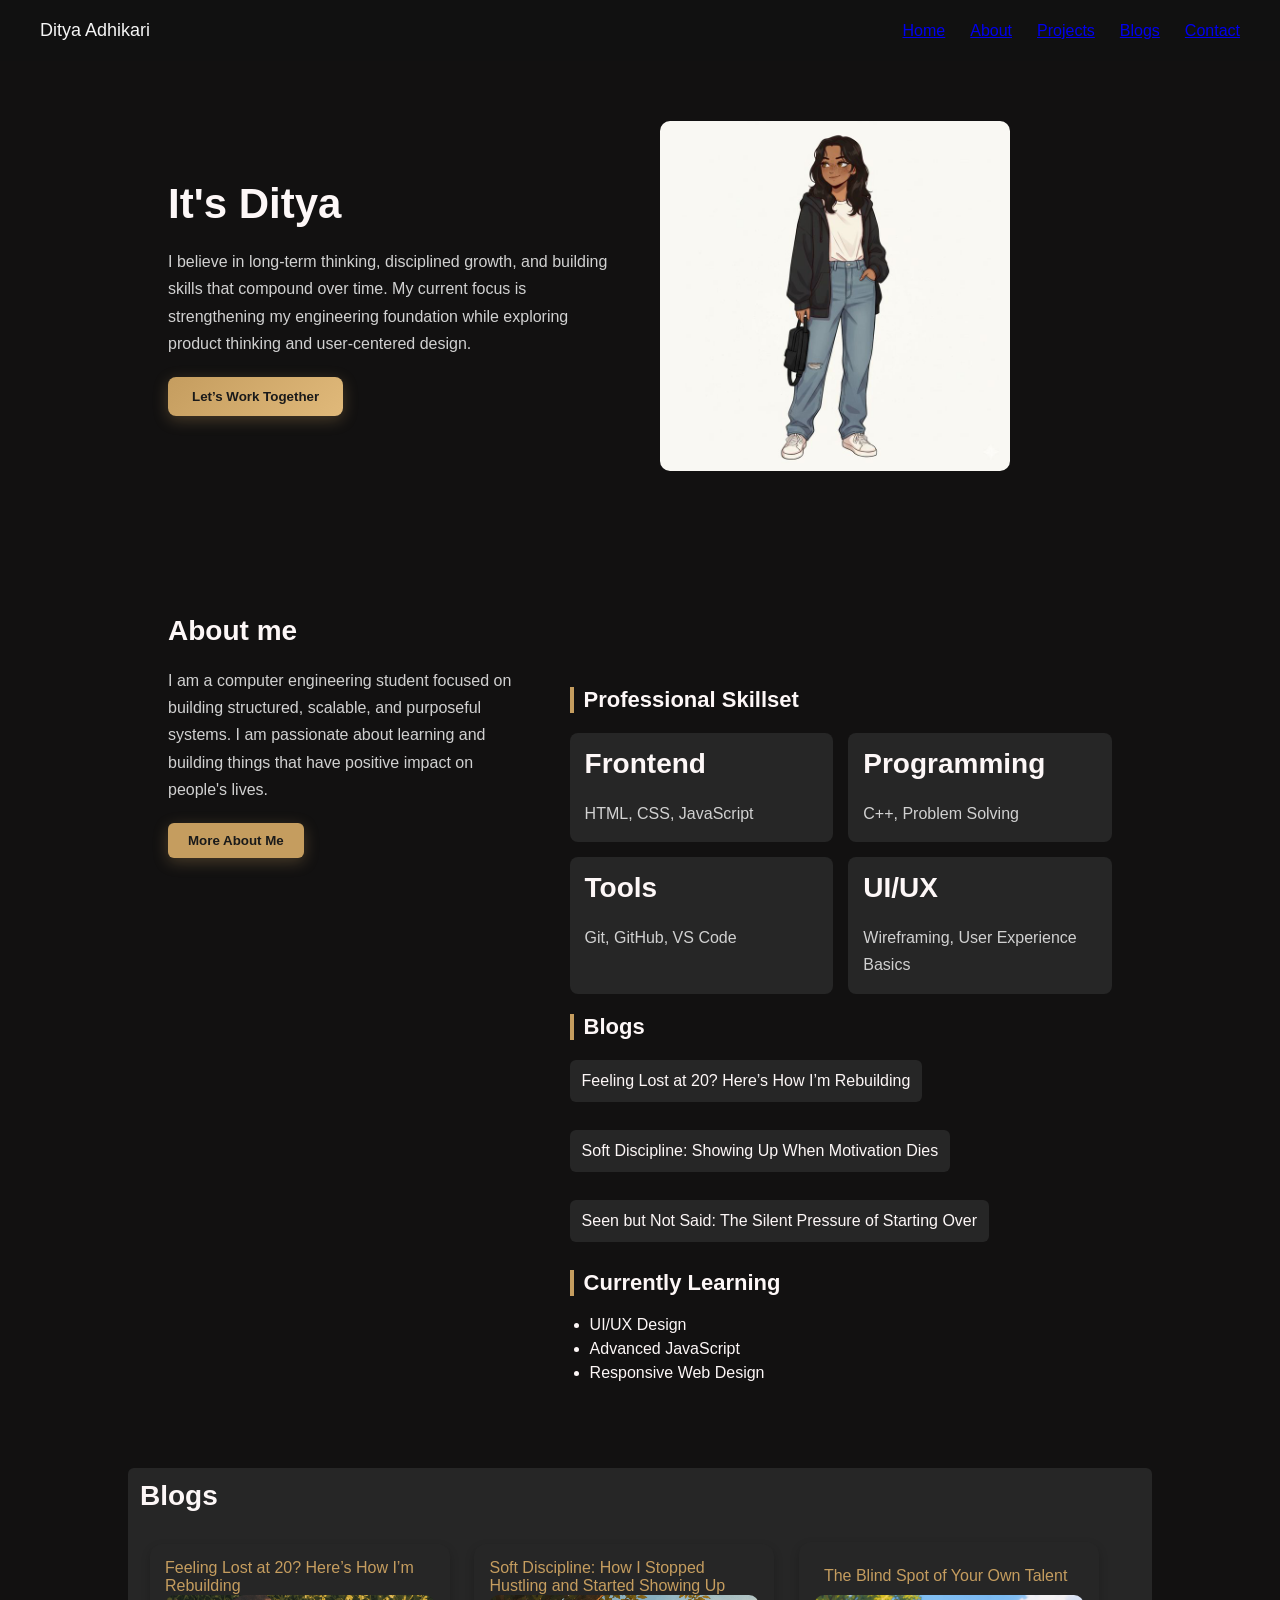
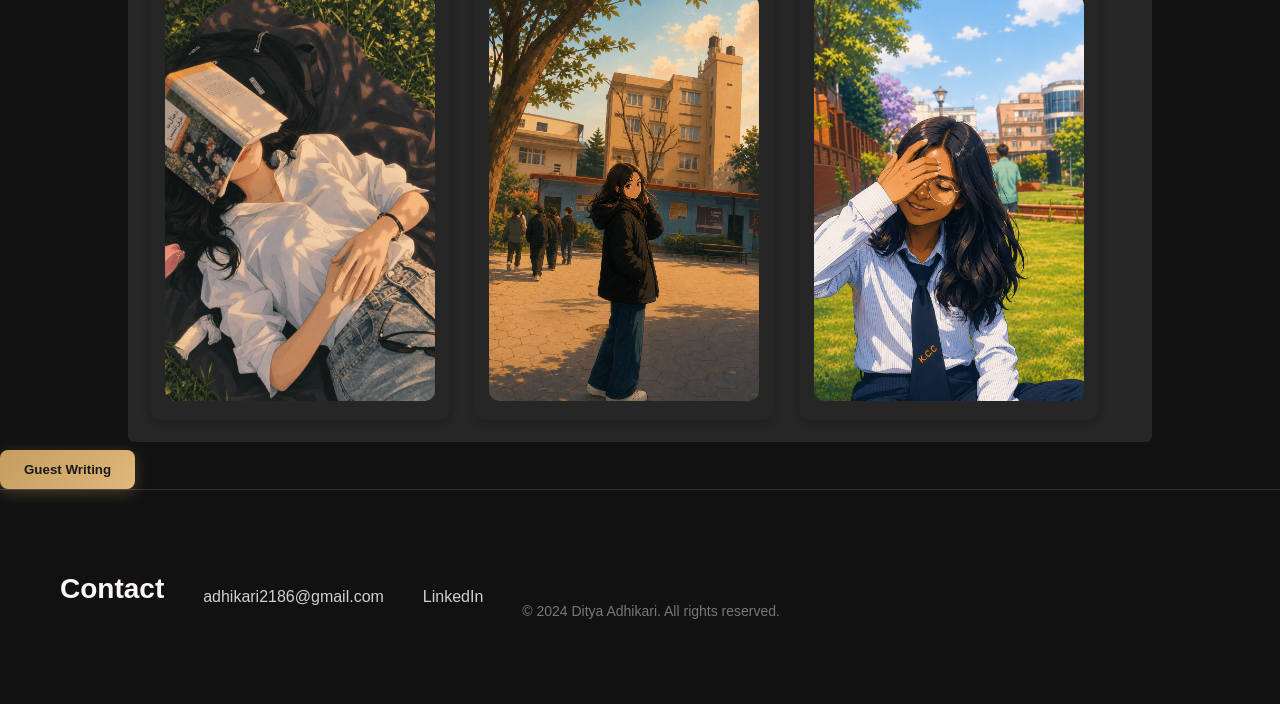
==== commit f68db8aa: "blog 3" ====
--- a/index.html
+++ b/index.html
@@ -120,15 +120,12 @@
         </div>
 
     </div>
-</section>
- 
-
-    
+         </section>
    <div class="blog">
         <div class="blog-container">
             <section id="blog">
     <h2>Blogs </h2>
- </section>
+          
    <div class="blog-container">
   
   <div class="blog-card">
@@ -144,12 +141,27 @@
       <img src="image/blog2.png" alt="Rebuilding Image">
     </div>
   </div>
-
-</div>
-
+   <div class="blog-card">
+    <div class="blog3height_issue">
+    <a href="blog3.html">
+      The Blind Spot of Your Own Talent
+    </a>
+    </div>
+    <div class="image">
+      <img src="image/blog3.png" alt="The Blind Spot of Your Own Talent">
+    </div>
+  </div>
+
+</div>
+
+ 
+
+</div>
            
 </div>
-  </div>      
+  </div> 
+  
+  
      <div class="guest_writing">       
   <button class="btn open-popup">
   Guest Writing
--- a/blogcalling.css
+++ b/blogcalling.css
@@ -201,6 +201,7 @@
 .blog-card a {
   color: #c59d5f;
   text-decoration: none;
+  
 }
 
 .blog-card a:hover {
@@ -211,6 +212,10 @@
   width: 100%;
   border-radius: 10px;
   
+}
+.blog3height_issue {
+  margin: 10px 10px;
+ 
 }
 
 /* ===== LEARNING ===== */
@@ -278,7 +283,7 @@
 }
 
 #guest-writing {
-  margin:20px 40px;
+  margin:0px 40px;
   position: fixed;
   top: 50%;
   left: 50%;
@@ -291,6 +296,7 @@
 }
 
 .box {
+  
   display: flex;
   flex-direction: column;
   gap: 10px;
@@ -343,4 +349,5 @@
     flex-direction: column;
   }
 }
-/* ===== BLOG2 design ===== */
+
+
